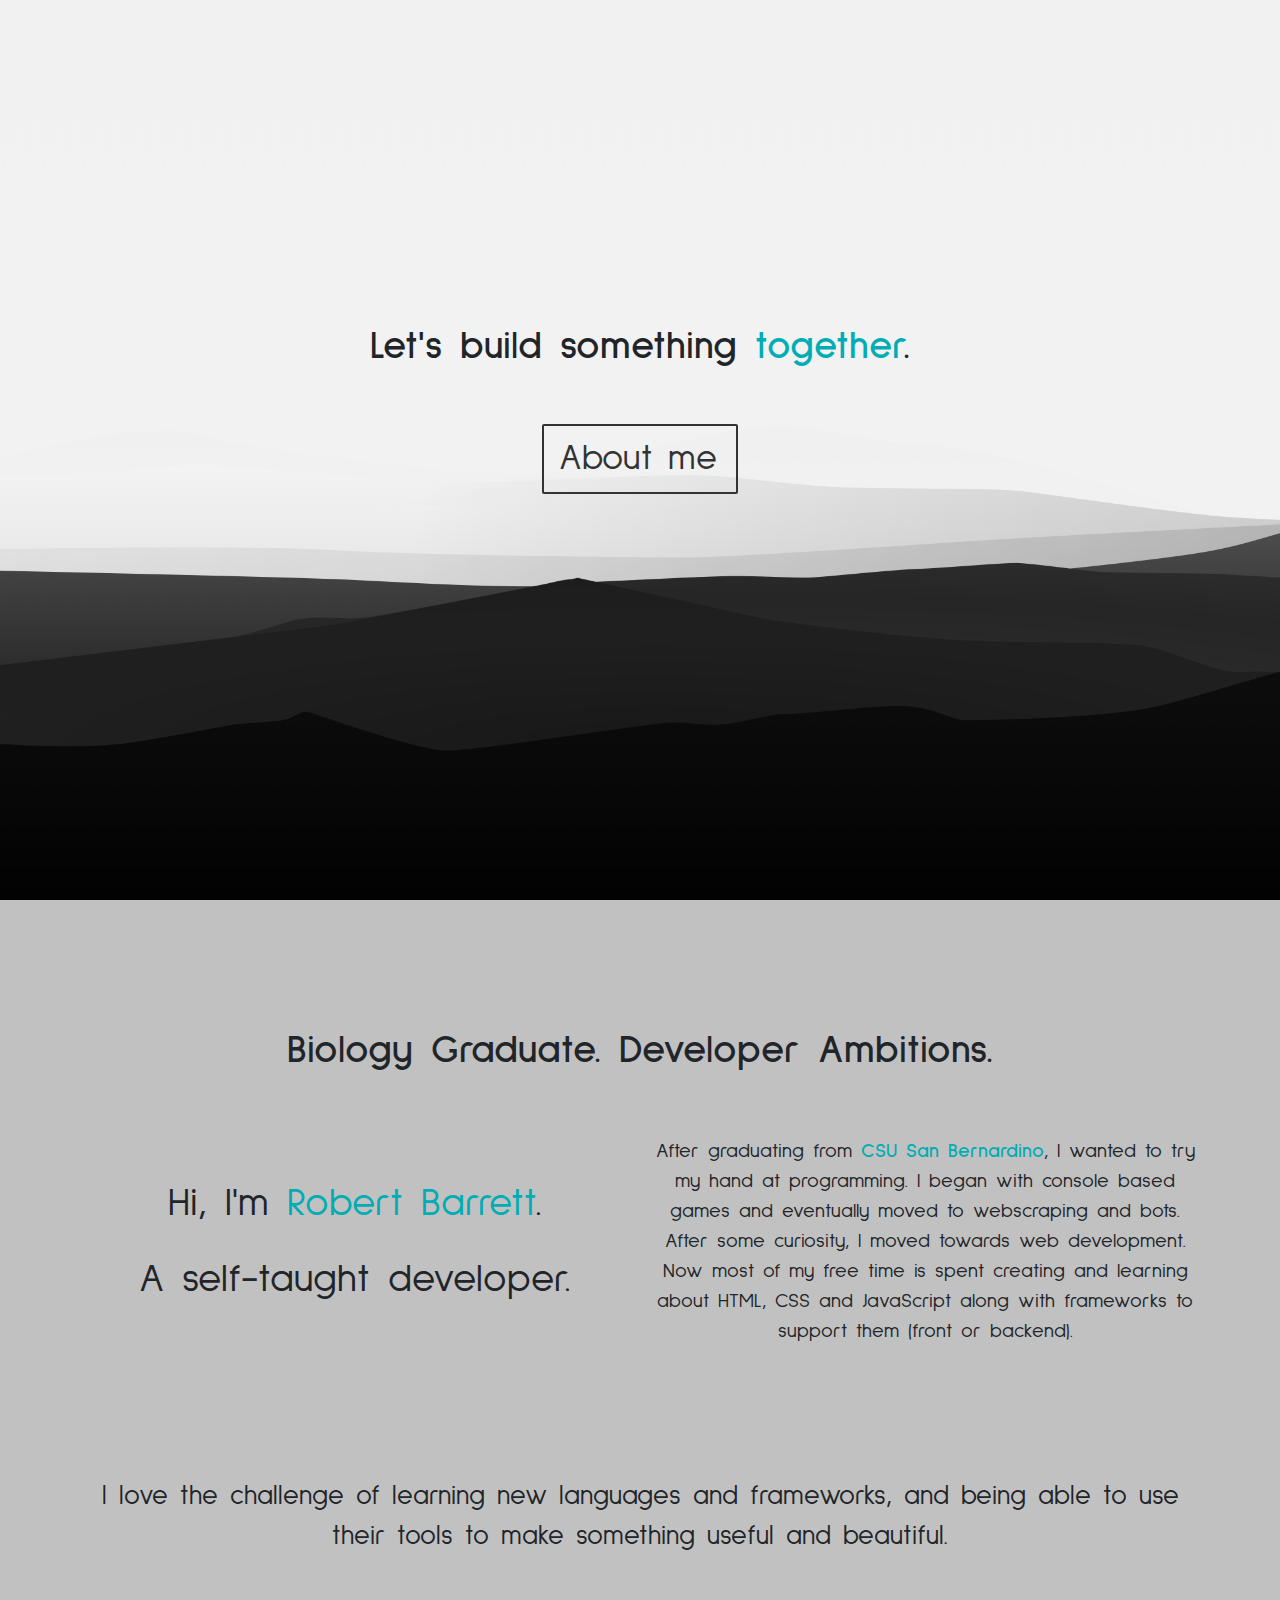
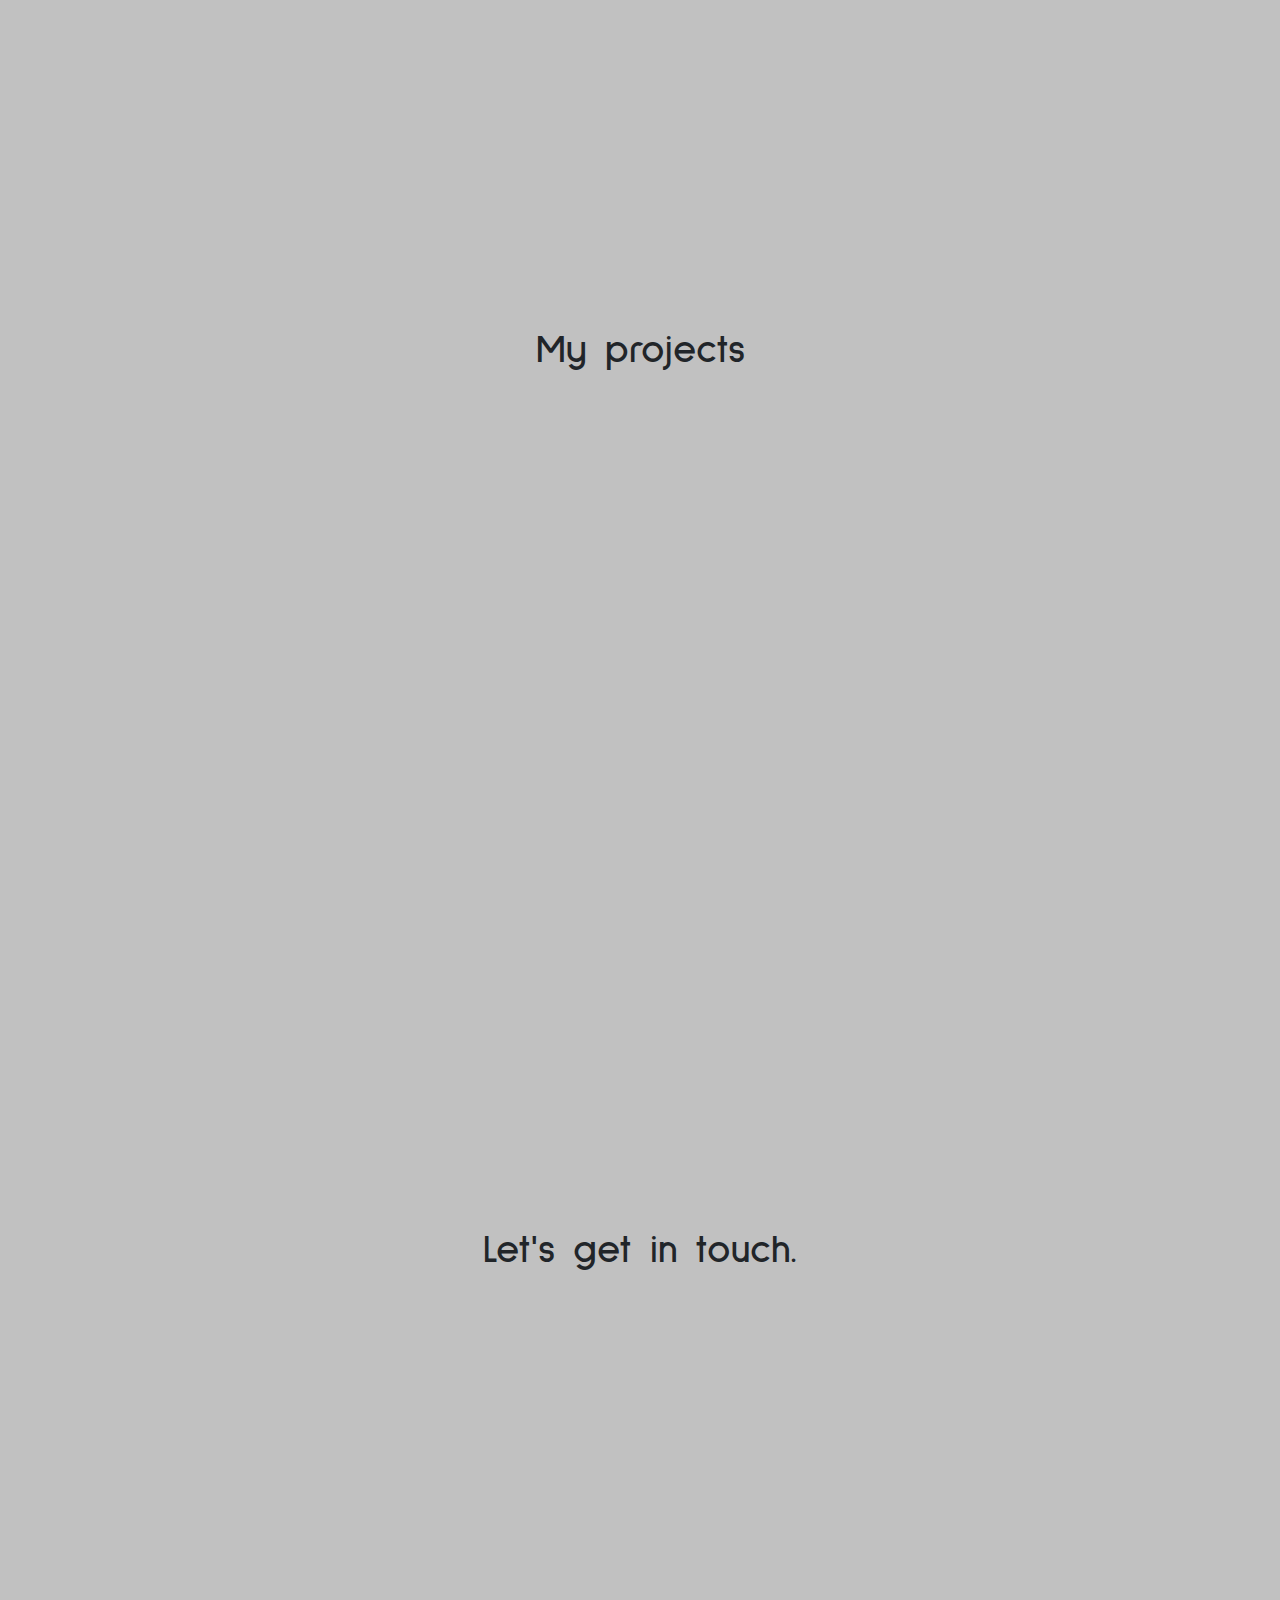
==== index.html @ f3d942d9 "Added three projects to project section." ====
<!DOCTYPE html>

<html lang="en" dir="ltr">
<style media="screen">
    body {
        overflow-x: hidden;
    }
</style>

<head>
    <meta charset="utf-8">
    <meta name="viewport" content="width=device-width, initial-scale=1">
    <title>RJB Dev</title>
    <!-- BROWSER ICON -->
    <link rel="icon" href="./portfolioimages/rico.png">
    <!-- BootStrap Links -->
    <link rel="stylesheet" href="https://stackpath.bootstrapcdn.com/bootstrap/4.4.1/css/bootstrap.min.css" integrity="sha384-Vkoo8x4CGsO3+Hhxv8T/Q5PaXtkKtu6ug5TOeNV6gBiFeWPGFN9MuhOf23Q9Ifjh" crossorigin="anonymous">
    <script src="https://code.jquery.com/jquery-3.4.1.slim.min.js" integrity="sha384-J6qa4849blE2+poT4WnyKhv5vZF5SrPo0iEjwBvKU7imGFAV0wwj1yYfoRSJoZ+n" crossorigin="anonymous"></script>
    <script src="https://cdn.jsdelivr.net/npm/popper.js@1.16.0/dist/umd/popper.min.js" integrity="sha384-Q6E9RHvbIyZFJoft+2mJbHaEWldlvI9IOYy5n3zV9zzTtmI3UksdQRVvoxMfooAo" crossorigin="anonymous"></script>
    <script src="https://stackpath.bootstrapcdn.com/bootstrap/4.4.1/js/bootstrap.min.js" integrity="sha384-wfSDF2E50Y2D1uUdj0O3uMBJnjuUD4Ih7YwaYd1iqfktj0Uod8GCExl3Og8ifwB6" crossorigin="anonymous"></script>

    <!-- Google Font Links -->
    <link href="https://fonts.googleapis.com/css?family=Sulphur+Point&display=swap" rel="stylesheet">

    <!-- Font Awesome Links -->
    <link rel="stylesheet" href="https://use.fontawesome.com/releases/v5.11.2/css/all.css" integrity="sha384-KA6wR/X5RY4zFAHpv/CnoG2UW1uogYfdnP67Uv7eULvTveboZJg0qUpmJZb5VqzN" crossorigin="anonymous">

    <!-- AOS CSS -->
    <link rel="stylesheet" href="https://unpkg.com/aos@next/dist/aos.css" />

    <!-- Custom CSS Links -->
    <link rel="stylesheet" href="./portfoliostyle/base_style.css">
    <link rel="stylesheet" href="./portfoliostyle/formstyle.css.css">
    <link rel="stylesheet" href="./portfoliostyle/about_me_style.css">

    <!-- Link to Jquery Full -->
    <script src="https://code.jquery.com/jquery-3.4.1.js" integrity="sha256-WpOohJOqMqqyKL9FccASB9O0KwACQJpFTUBLTYOVvVU=" crossorigin="anonymous"></script>
</head>

<body data-spy="scroll" data-target="#myScrollspy" data-offset="1">
    <!-- NavBar (Hamburgers on small screen) -->
    <nav class="navbar  navbar-expand-lg fixed-top" id='myScrollspy' data-aos-once="false" data-aos="fade-down" data-aos-delay="150" data-aos-duration="1000" data-aos-anchor="#about">
        <button class="navbar-toggler" type="button" data-toggle="collapse" data-target="#navbarSupportedContent" aria-controls="navbarSupportedContent" aria-expanded="false" aria-label="Toggle navigation">
            <span class="navbar-toggler-icon"><i class="fas fa-bars" >
        </i></span>
        </button>
        <div class="collapse navbar-collapse" id="navbarSupportedContent">
            <ul class="navbar-nav mr-auto mx-auto ">

                <li class="nav-item">
                    <a class="nav-link scroll" href="#home">Home</a>
                </li>
                <li class="nav-item">
                    <a class="nav-link scroll" href="#about">About Me</a>
                </li>
                <li class="nav-item">
                    <a class="nav-link scroll" href="#my_projects">My Projects</a>
                </li>
                <li class="nav-item">
                    <a class="nav-link scroll" href="#contact">Contact Me</a>
                </li>
            </ul>
        </div>
    </nav>

    <!-- Body Content -->
    <div class="row first" id='home'>
        <div class="window-view">
            <p style='height:20vh'></p>
            <h1>Let's build something <span class='key-word'>together</span>.</h1>
            <br>
            <div class='main-link'>
                <a class='scroll' href="#about">About me <i class="fas fa-angle-right"></i></a>
            </div>
            <br>
            <div class="social-top">
                <a href="https://www.linkedin.com/in/rjbarrett05/" target="_blank"><i class="fab fa-linkedin social-button"></i></a>
                <a href="https://github.com/atRobert" target="_blank"><i class="fab fa-github-square social-button"></i></a>
            </div>
        </div>
    </div>

    <div class="row second" id='about' style='max-width:100vw;'>
        <div class="window-view">
            <h1>Biology Graduate. Developer Ambitions.</h1>
            <br>
            <div class='container'>
                <div class="row about-me-row">
                    <div class="col-lg-6 col-xs-8 my-auto about-me-header">
                        <p>Hi, I'm <span class='key-word'>Robert Barrett</span>.</p>
                        <p>A self-taught developer.</p>
                    </div>
                    <div class="col-lg-6 col-xs-8">
                        <p class='about-me-paragraph' id="trigger-right">After graduating from <b><span class='key-word'>
              CSU San Bernardino</span></b>, I wanted to try my hand at programming. I began with console based games and eventually moved to webscraping and bots. After some curiosity, I moved towards web development. Now most of my free time is spent creating and learning about HTML, CSS and JavaScript along with frameworks to support them (front or backend).</p>
                    </div>
                    <br>
                    <div class="col-lg-12 col-xs-12 about-me-icons">
                        <span class="fa-stack fa-2x animation-element" data-aos="flip-left" data-aos-delay="150" data-aos-duration="1000" data-aos-anchor="#trigger-right">
                <i class="fas fa-folder fa-stack-2x"></i>
                <i class="fab fa-python fa-stack-1x fa-inverse" style='color:black'></i>
              </span>
                        <span class="fa-stack fa-2x animation-element" data-aos="flip-left" data-aos-delay="300" data-aos-duration="1000" data-aos-anchor="#trigger-right">
                <i class="fas fa-folder fa-stack-2x"></i>
                <i class="fab fa-html5 fa-stack-1x fa-inverse" style='color:black'></i>
              </span>
                        <span class="fa-stack fa-2x animation-element" data-aos="flip-left" data-aos-delay="450" data-aos-duration="1000" data-aos-anchor="#trigger-right">
                <i class="fas fa-folder fa-stack-2x"></i>
                <i class="fab fa-css3-alt fa-stack-1x fa-inverse" style='color:black'></i>
              </span>
                        <span class="fa-stack fa-2x animation-element" data-aos="flip-left" data-aos-delay="600" data-aos-duration="1000" data-aos-anchor="#trigger-right">
                <i class="fas fa-folder fa-stack-2x"></i>
                <i class="fab fa-js fa-stack-1x fa-inverse" style='color:black'></i>
              </span>
                    </div>
                    <div class="col-lg-12 col-xs-12 about-me-paragraph-2">
                        <br> I love the challenge of learning new languages and frameworks, and being able to use their tools to make something useful and beautiful.
                    </div>
                </div>

            </div>
        </div>
    </div>

    <div class="row third" id='my_projects'>
        <div class="window-view">
            <h1>My projects</h1>
            <br>
            <div class='row projects-row'>
                <div class="col-lg-4 col-xs-12">
                    <div class="contains" data-aos="fade-right" data-aos-delay="200" data-aos-duration="1000">
                        <img class='img-thumbnail image' src="./portfolioimages/dmwebsite.png" alt="">
                        <div class='overlay'>
                            <div class="text container">
                                <a href="https://www.dmdjango.com/" target='_blank'>DmDjango.com</a>
                                <p></p>
                                <p>eCommerce and forum website based off the T.V. show "The office."</p>
                                <p>Source code for this project coming soon!</p>
                                <p>This project involved:</p>
                                <p style='font-size:30px'>
                                    <i class="fab fa-html5"></i>
                                    <i class="fab fa-css3-alt"></i>
                                    <i class="fab fa-js"></i>
                                    <i class="fab fa-python"></i>
                                    <i class="fab fa-bootstrap"></i>
                                    <i class="fab fa-git-alt"></i>
                                </p>
                                <p class='project-involved'>&nbsp;</p>
                            </div>
                        </div>
                    </div>

                </div>
                <div class="col-lg-4 col-xs-12">
                    <div class="contains" data-aos="fade-right" data-aos-delay="300" data-aos-duration="1000">
                        <img class='img-thumbnail image' src="./portfolioimages/siegfried.png" alt="">
                        <div class='overlay'>
                            <div class="text container">
                                <h1>Siegfried</h1>
                                <p></p>
                                <p>Created python scripts and programs that helped with day to day workflow.</p>
                                <p>Because all programs are property of Siegfried, source code is withheld.</p>
                                <p>Some libraries used:</p>
                                <p>Pandas // MatplotLib // xlWings // smtplib</p>
                            </div>
                        </div>
                    </div>
                </div>
                <div class="col-lg-4 col-xs-12 ">
                    <div class="contains" data-aos="fade-right" data-aos-delay="400" data-aos-duration="1000">
                        <img class='img-thumbnail image' src="./portfolioimages/EzMoney.png" alt="">
                        <div class='overlay'>
                            <div class="text container">
                                <a href="https://ez-money.herokuapp.com/" target='_blank'>Ez Money</a>
                                <p></p>
                                <p>Web app used to create savings goals, track progess and make it happen.</p>
                                <a href="https://github.com/atRobert/EzMoney">Github Repository</a>
                                <p style='padding-top:5px;'>This project involved:</p>
                                <p style='font-size:30px'>
                                    <i class="fab fa-html5"></i>
                                    <i class="fab fa-css3-alt"></i>
                                    <i class="fab fa-js"></i>
                                    <i class="fab fa-python"></i>
                                    <i class="fab fa-git-alt"></i>
                                </p>
                                <p class='project-involved'>&nbsp;</p>
                            </div>
                        </div>
                    </div>
                </div>
            </div>
            <div class='row projects-row'>
                <div class="col-lg-4 col-xs-12 ">
                    <div class="contains" data-aos="fade-right" data-aos-delay="500" data-aos-duration="1000">
                        <img class='img-thumbnail image' src="./portfolioimages/calc.png" alt="">
                        <div class='overlay'>
                            <div class="text container">
                                <a href="https://atrobert.github.io/odin_project/calculator/calc.html" target='_blank'>Calculator App</a>
                                <p></p>
                                <p>Calculator app created using JavaScript. Functionality of this calculator is based off the iOS11 Calculator.</p>
                                <a href="https://github.com/atRobert/odin_project/tree/master/calculator">Github Repository</a>
                                <p style='padding-top:5px;'>This project involved:</p>
                                <p style='font-size:30px'>
                                    <i class="fab fa-html5"></i>
                                    <i class="fab fa-css3-alt"></i>
                                    <i class="fab fa-js"></i>
                                </p>
                                <p class='project-involved'>&nbsp;</p>
                            </div>
                        </div>
                    </div>
                </div>

                <div class="col-lg-4 col-xs-12 ">
                    <div class="contains" data-aos="fade-right" data-aos-delay="600" data-aos-duration="1000">
                        <img class='img-thumbnail image' src="./portfolioimages/weather.png" alt="">
                        <div class='overlay'>
                            <div class="text container">
                                <a href="https://atRobert.github.io/odin_project/weather-app/weather.html" target='_blank'>Weather App</a>
                                <p></p>
                                <p>Weather App using OpenWeather API and TimeZoneDB API to find temperature and time of a city.</p>
                                <a href="https://github.com/atRobert/odin_project/tree/master/calculator">Github Repository</a>
                                <p style='padding-top:5px;'>This project involved:</p>
                                <p style='font-size:30px'>
                                    <i class="fab fa-html5"></i>
                                    <i class="fab fa-css3-alt"></i>
                                    <i class="fab fa-js"></i>
                                    <i class="fab fa-bootstrap"></i>
                                </p>
                                <p class='project-involved'>&nbsp;</p>
                            </div>
                        </div>
                    </div>
                </div>

                <div class="col-lg-4 col-xs-12 ">
                    <div class="contains" data-aos="fade-right" data-aos-delay="700" data-aos-duration="1000">
                        <img class='img-thumbnail image' src="./portfolioimages/todolist.png" alt="">
                        <div class='overlay'>
                            <div class="text container">
                                <a href="https://atRobert.github.io/ToDoList/" target='_blank'>To Do List</a>
                                <p></p>
                                <p>To do list made using React. Create projects with descriptions and add tasks to those projects. Projects are saved using Local Storage.</p>
                                <a href="https://github.com/atRobert/odin_project/tree/master/calculator">Github Repository</a>
                                <p style='padding-top:5px;'>This project involved:</p>
                                <p style='font-size:30px'>
                                    <i class="fab fa-react"></i>
                                    <i class="fab fa-html5"></i>
                                    <i class="fab fa-css3-alt"></i>
                                    <i class="fab fa-js"></i>
                                </p>
                                <p class='project-involved'>&nbsp;</p>
                            </div>
                        </div>
                    </div>
                </div>
                
            </div>
        </div>
    </div>
    </div>
    </div>
    </div>

    <div class="row fourth" id='contact'>
        <div class="window-view">
            <h1>Let's get in touch.</h1>
            <br>
            <form id="my-form" action="https://formspree.io/xdozllod" method="POST">
                <div class="jumbotron" data-aos='zoom-in' data-aos-delay="200" data-aos-duration="500">
                    <input type="text" name="_gotcha" style="display:none" />
                    <input type="text" class='form-control form-style' name="name" placeholder="Name" data-aos='zoom-in' data-aos-delay="400" data-aos-duration="500" />
                    <input type="email" class='form-control form-style' name="email" placeholder="Email" data-aos='zoom-in' data-aos-delay="500" data-aos-duration="500" />
                    <textarea name="message" class='form-control form-style' cols="30" rows="10" placeholder="Leave your message here, and I'll get back to you as soon as I can!" data-aos='zoom-in' data-aos-delay="600" data-aos-duration="500"></textarea>
                    <button id="my-form-button" class='btn btn-mine' data-aos='zoom-in' data-aos-delay="400" data-aos-duration="500">Send</button>
                    <p id="my-form-status"></p>
            </form>
            </div>
        </div>
    </div>

    <div class="footer">
        <div class="social">
            <a href="https://www.linkedin.com/in/rjbarrett05/" target="_blank"><i class="fab fa-linkedin social-button"></i></a>
            <a href="https://github.com/atRobert" target="_blank"><i class="fab fa-github-square social-button"></i></a>
        </div>
    </div>

    </div>

    <script type="text/javascript" src="./portfolioscript/home1js.js"></script>
    <script type="text/javascript" src="./portfolioscript/formspree.js"></script>
    <script src="https://unpkg.com/aos@next/dist/aos.js"></script>
    <script>
        AOS.init({
            delay: 200,
            duration: 1000,
            once: true
        });
    </script>
</body>

</html>
---- portfoliostyle/base_style.css ----
:root{
    --main-color: grey;
    --first-accent: #333333;
    --second-accent: black;
    --third-accent: #00adb5;
  }
  
  
  /* BASE STYLING */
  html{
    overflow:scroll;
    overflow-x: hidden;
  }
  
  body {
    font-family: 'Sulphur Point', sans-serif;
    background-color: #c1c1c1;
  }
  
  
  
  h1 {
    font-weight: bold;
  }
  
  .navbar{
    background-color: var(--second-accent);
    min-height: 10vh;
    font-size: 24px;
  
  }
  
  .navbar a{
    color: var(--main-color);
  }
  
  .nav-item{
    padding: 6px;
  }
  
  .nav-link:hover{
    color: var(--third-accent);
  }
  
  .window-view{
    margin:auto;
    margin-top: 14vh;
    font-size: 36px;
    text-align: center;
  }
  
  .active{
    border: 2px solid var(--third-accent);
    border-radius:5px;
  }
  
  @media (max-width:1000px) {
    .active{
      width: 150px;
      text-align:center;
    }
  
    .nav-item{
      margin:auto;
    }
  }
  
  .contains {
    position: relative;
    width: 100%;
  }
  
  i{
    color:var(--third-accent);
  }
  
  .key-word{
    color: var(--third-accent);
  }
  
  
  /* HOME STYLING */
  
  .first{
    margin-top: 0;
    background-color:white;
    background:url('../portfolioimages/mountains.png');
    background-size:cover;
    height: 100vh;
    margin-right: 0px;
    margin-left: 0px
  }
  
  .main-link a{
    background-color: transparent;
    padding: 15px;
    border: 2px solid var(--first-accent);
    color: var(--first-accent);
    border-radius: 2px;
    text-decoration: none;
  
  }
  
  .main-link i{
    color: var(--first-accent);
    border-radius: 2px;
    padding: 2px;
    -webkit-transition: -webkit-transform .4s ease-in-out;
    transition:         transform .4s ease-in-out;
  }
  
  .main-link .scroll:hover i{
    color: #00adb5;
    -webkit-transform: rotate(90deg);
    transform: rotate(90deg);
    -webkit-transform: rotate(90deg);
    transform: rotate(90deg);
  }
  
  .main-link a:hover {
    color: var(--third-accent);
    background-color: var(--second-accent);
  }
  
  
  /* ABOUT ME STYLING  */
  
  .second{
    min-height: 100vh;
    margin-right: 0px;
    margin-left: 0px
  }
  
  .my-auto{
    padding: 0px;
  }
  
  
  /* .about-me-row{
    height: 60vh;
  } */
  
  /* PROJECTS SYLING */
  
  .third{
    min-height: 100vh;
    margin-right: 0px;
    margin-left: 0px
  }
  
  .projects-row h1{
    font-size: 50px;
    margin:auto;
    margin-top: 70px;
  
  }
  
  .contains {
    transform: scale(.9);
    display: block;
    width: 300px;
    height: 300px;
    margin:auto;
    margin-bottom: 5px;
  }
  
  .overlay {
    position: absolute;
    bottom: 100%;
    left: 0;
    right: 0;
    background-color: var(--first-accent);
    overflow: hidden;
    width: 100%;
    height:0;
    transition: .5s ease;
    border-radius: 5px;
  }
  
  .contains:hover .overlay {
    bottom: 0;
    height: 100%;
  }
  
  .text {
    color: white;
    font-size: 14px;
    position: absolute;
    width: 100%;
    top: 50%;
    left: 50%;
    -webkit-transform: translate(-50%, -50%);
    -ms-transform: translate(-50%, -50%);
    transform: translate(-50%, -50%);
    text-align: center;
  }
  
  .text a{
    font-size: 20px;
    color: var(--third-accent);
    text-decoration: none;
    padding: 2px;
    border: 1px solid var(--third-accent);
    border-radius: 5px;
  }

  .text a:hover{
    background:black;
  }

  .img-thumbnail{
    background-color: var(--first-accent);
    border: 1px solid var(--first-accent);
  }
  
  .thumbnail{
    height: 100%;
  }
  
  .text p{
    margin-top: 2px;
    margin-bottom:10px;
  }
  
  .text h1{
    margin-top: 5%;
  }
  
  
  
  
  /* CONTACT ME STYLING */
  
  .fourth{
    height: 85vh;
  
  }
  
  .socials{
    height:15vh;
    text-align: center;
    background-color: #b5b5b5;
  }
  
  .top-link{
    background-color: var(--main-color);
    border: 2px solid var(--first-accent);
    border-radius: 5px;
    text-decoration: none;
    padding-right: 10px;
    padding-left:10px;
    margin: auto;
    border-radius: 5px;
  }
  
  .top-link i{
    color: var(--first-accent);
  }
  
  .top-link:hover{
    background-color: var(--second-accent);
    border-color: var(--main-color);
  }
  
  .top-link:hover i{
    color: var(--third-accent);
  }
  
  .jumbotron{
    background-color:#b5b5b5;
    padding: 5px;
    border-radius: 2px;
  }
  
  .social{
    font-size: 40px;
    margin:auto;
    background-color:#b5b5b5;
  
  }
  
  .footer{
    width:100vw;
    height: 10vh;
    background-color:#b5b5b5;
    text-align: center;
  }
  .social-button{
    margin-right: 20px;
    margin-left: 20px;
    color: var(--main-color);
    margin-top:20px;
  }
  
  .social-button:hover{
    color: var(--third-accent);
  }
  
  .social-top{
    display: none;
  }
  
  
  /* NIGHTMODE BUTTON STYLING (FOR FUN) */
  button{
    background-color: transparent;
    border: 2px solid var(--main-color);
    border-radius: 5px;
  }
  
  button:focus {outline:0}
  
  .night-mode{
    position:fixed;
    bottom:2%;
    left: 1%;
    font-size: 24px;
  }
  
  .night-mode i{
    color:var(--main-color);
  }
  


  input{
    display: block;
    width:100%;
    height: calc(1.5em + .75rem + 2px);
    padding: .375rem .75rem;
    font-size: 1rem;
    font-weight: 400;
    line-height: 1.5;
    color: #495057;
    background-color: #fff;
    background-clip: padding-box;
    border: 1px solid black;
    transition: border-color .15s ease-in-out,box-shadow .15s ease-in-out;

  }

  textarea {
    font-size: 24px;
    border: 1px solid black;

  }

.row-form{
  height:auto;
  padding: 10px;
}

.btn{
  background-color: var(--main-color);
  border: 2px solid var(--first-accent);
  margin:auto;
  border:2px solid ;
}

.btn-mine{
  width: 25%;
  background-color: var(--main-color);
  border: 2px solid var(--first-accent);
  margin:auto;
  border-radius:0px;
}

.btn:hover{
  background: var(--second-accent);
  border:2px solid var(--third-accent);
  color: var(--third-accent);
}

#page-top{
  position: absolute;
  top: 0px;
}

.form-style{
  border-radius:0px;
  border: 1px solid black;
  margin-bottom: 5px;
}

@media (max-width:1000px) {
  .row-form{
    width: 90vw;
  }

  textarea{
    height: 100%;
    width: 100%;
   -webkit-box-sizing: border-box; /* Safari/Chrome, other WebKit */
    -moz-box-sizing: border-box;    /* Firefox, other Gecko */
    box-sizing: border-box;         /* Opera/IE 8+ */
  }

  .btn-mine{
    position:relative;
    bottom: 18px;
    border-color: var(--third-accent);
    width:25vw;
    border-radius:0px;
    margin-top:30px;
  }

  .jumbotron{
    background-color: transparent;
    height:68vh;
  }

  .footer{
    display:none;
  }

  .top-link{
    display: none;
  }

  .fourth{
    height:100vh;
  }

  .social-top{
    display:inline-block;

    font-size: 40px;
  }





}
---- portfoliostyle/about_me_style.css ----
.about-me-header{
    font-size:40px;
  }
  .about-me-paragraph{
    font-size:20px;
  }
  
  .about-me-paragraph-2{
    font-size:27px;
  }
  .about-me-icons{
    font-size:36px;
    margin-top:50px;
    display: flex;
    justify-content: space-around;
    padding: 10px;
  }
  
  .fa-stack{
    border: black 2px solid;
    border-radius: 4px;
  }
  
  .fab{
    top: 10px;
  }
  
  @media (max-width:1000px) {
    .about-me-header{
      font-size:20px;
    }
    .about-me-paragraph{
      font-size:15px;
    }
    .about-me-icons{
      font-size:15px;
      margin-top:50px;
      display: flex;
      justify-content: space-around;
      padding: 10px;
    }
  
    .about-me-paragraph-2{
      font-size:15px;
    }
  
    .fab{
      top:5px;
    }
  
  }
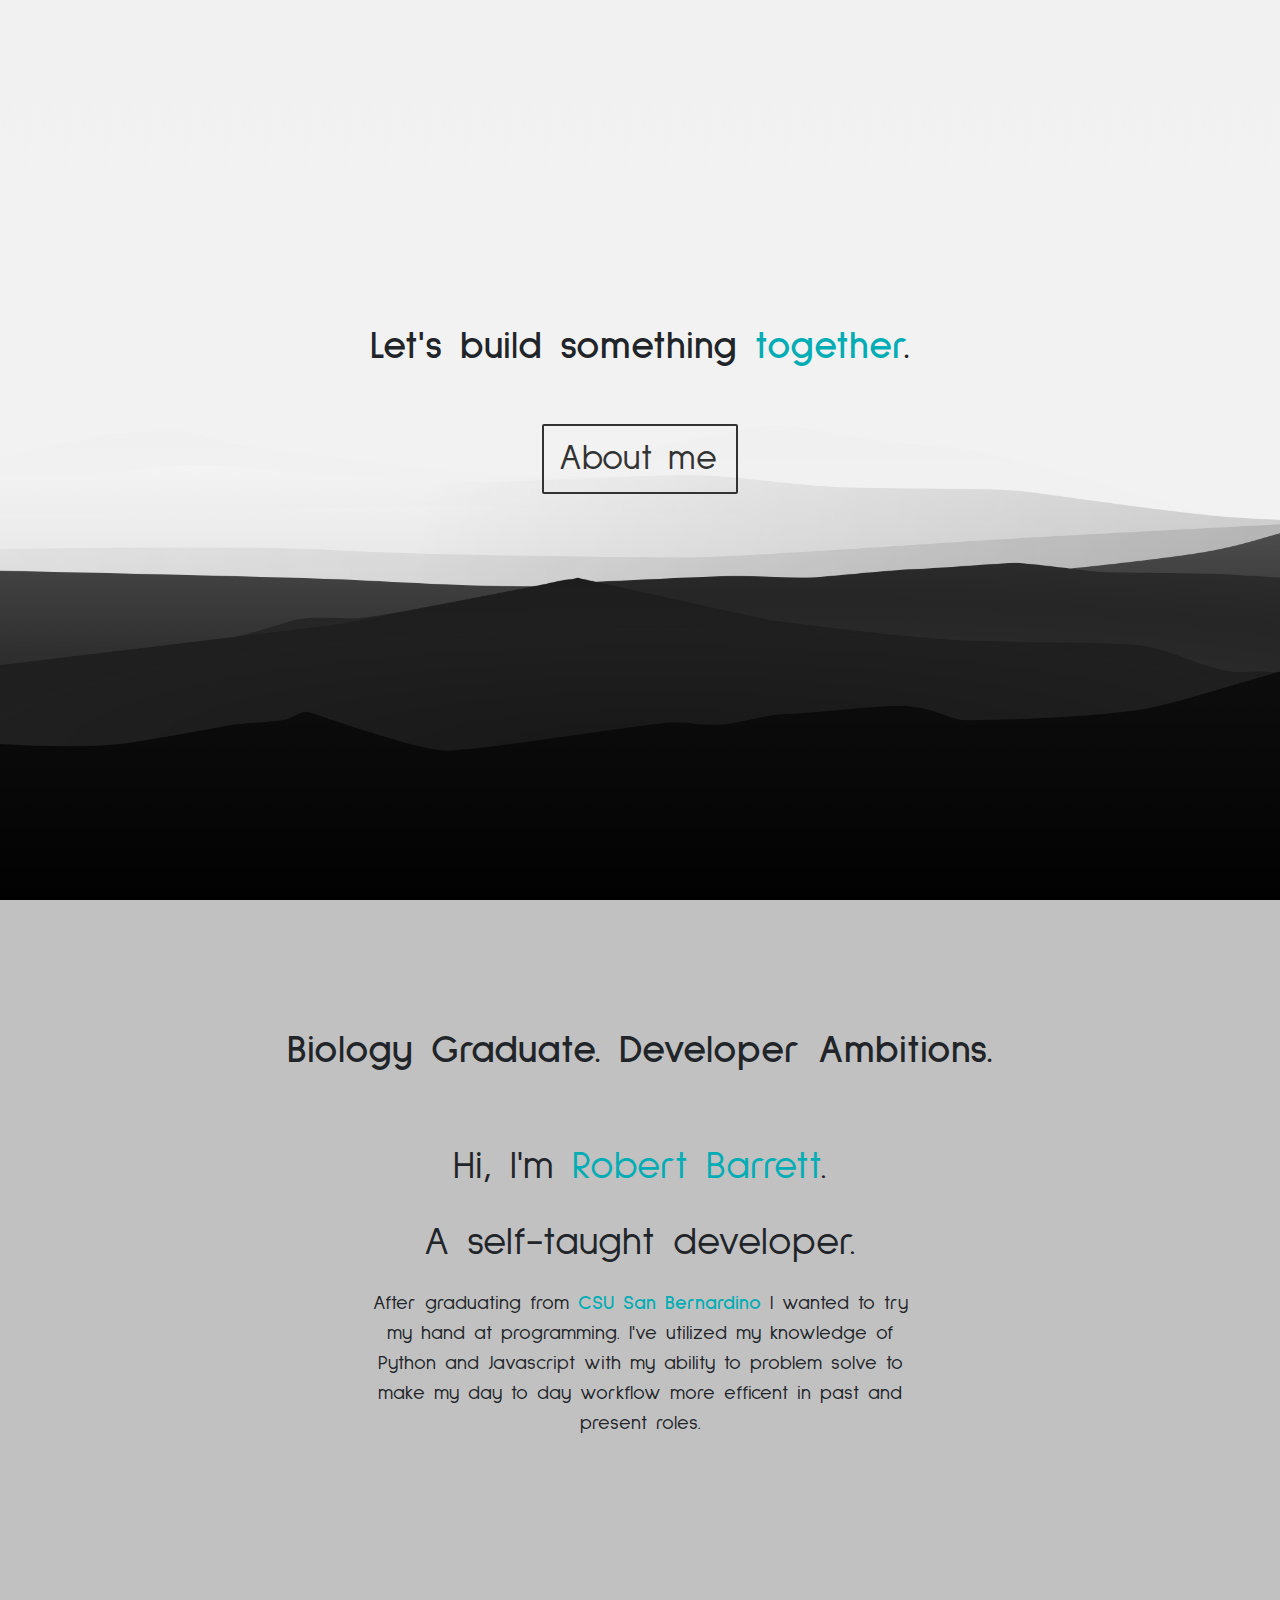
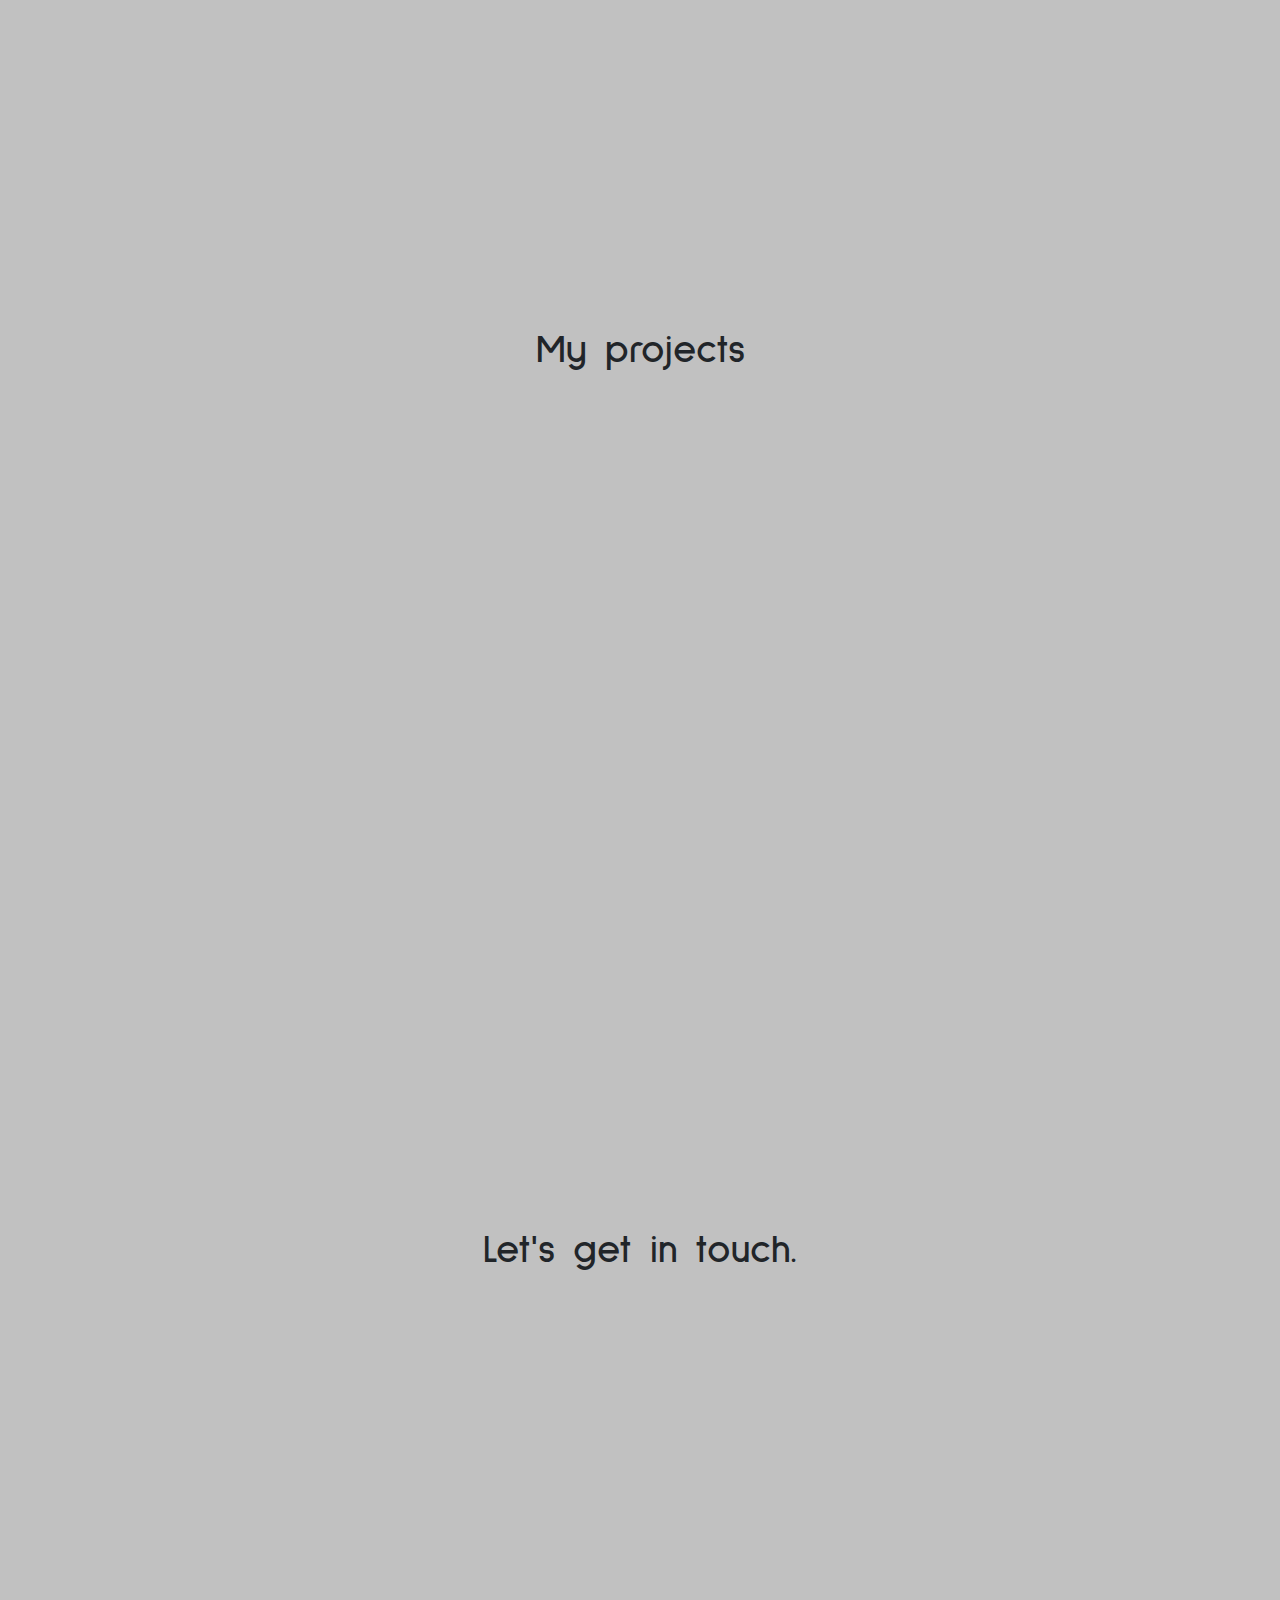
==== commit 5bac6bf9: "Add files via upload" ====
--- a/index.html
+++ b/index.html
@@ -92,7 +92,8 @@
                     </div>
                     <div class="col-lg-6 col-xs-8">
                         <p class='about-me-paragraph' id="trigger-right">After graduating from <b><span class='key-word'>
-              CSU San Bernardino</span></b>, I wanted to try my hand at programming. I began with console based games and eventually moved to webscraping and bots. After some curiosity, I moved towards web development. Now most of my free time is spent creating and learning about HTML, CSS and JavaScript along with frameworks to support them (front or backend).</p>
+              CSU San Bernardino</span></b> I wanted to try my hand at programming. I've utilized my knowledge of Python and Javascript with my ability to problem solve to
+              make my day to day workflow more efficent in past and present roles.</p>
                     </div>
                     <br>
                     <div class="col-lg-12 col-xs-12 about-me-icons">
@@ -113,9 +114,7 @@
                 <i class="fab fa-js fa-stack-1x fa-inverse" style='color:black'></i>
               </span>
                     </div>
-                    <div class="col-lg-12 col-xs-12 about-me-paragraph-2">
-                        <br> I love the challenge of learning new languages and frameworks, and being able to use their tools to make something useful and beautiful.
-                    </div>
+
                 </div>
 
             </div>
@@ -129,20 +128,19 @@
             <div class='row projects-row'>
                 <div class="col-lg-4 col-xs-12">
                     <div class="contains" data-aos="fade-right" data-aos-delay="200" data-aos-duration="1000">
-                        <img class='img-thumbnail image' src="./portfolioimages/dmwebsite.png" alt="">
-                        <div class='overlay'>
-                            <div class="text container">
-                                <a href="https://www.dmdjango.com/" target='_blank'>DmDjango.com</a>
-                                <p></p>
-                                <p>eCommerce and forum website based off the T.V. show "The office."</p>
-                                <p>Source code for this project coming soon!</p>
+                        <img class='img-thumbnail image' src="./portfolioimages/TNW.png" alt="">
+                        <div class='overlay'>
+                            <div class="text container">
+                                <a href="https://atrobert.github.io/odin_project/mirror-pages/mint-signup/index.html" target='_blank'>The Next Web Mirror</a>
+                                <p></p>
+                                <p>Webpage that mirrors TNW's home page. Made to practice responsive web design.</p>
+                                <a href="https://github.com/atRobert/odin_project">Similar Project Repos</a>
                                 <p>This project involved:</p>
                                 <p style='font-size:30px'>
                                     <i class="fab fa-html5"></i>
                                     <i class="fab fa-css3-alt"></i>
                                     <i class="fab fa-js"></i>
                                     <i class="fab fa-python"></i>
-                                    <i class="fab fa-bootstrap"></i>
                                     <i class="fab fa-git-alt"></i>
                                 </p>
                                 <p class='project-involved'>&nbsp;</p>
@@ -153,15 +151,20 @@
                 </div>
                 <div class="col-lg-4 col-xs-12">
                     <div class="contains" data-aos="fade-right" data-aos-delay="300" data-aos-duration="1000">
-                        <img class='img-thumbnail image' src="./portfolioimages/siegfried.png" alt="">
-                        <div class='overlay'>
-                            <div class="text container">
-                                <h1>Siegfried</h1>
-                                <p></p>
-                                <p>Created python scripts and programs that helped with day to day workflow.</p>
-                                <p>Because all programs are property of Siegfried, source code is withheld.</p>
-                                <p>Some libraries used:</p>
-                                <p>Pandas // MatplotLib // xlWings // smtplib</p>
+                        <img class='img-thumbnail image' src="./portfolioimages/ship.png" alt="">
+                        <div class='overlay'>
+                            <div class="text container">
+                                <a href="https://atrobert.github.io/odin_project/battleship/dist/index.html" target='_blank'>BATTLESHIP</a>
+                                <p></p>
+                                <p>Play Battleship against a computer!</p>
+                                <a href="https://github.com/atRobert/odin_project/tree/master/battleship">Github Repository</a>
+                                <p>This project involved:</p>
+                                <p style='font-size:30px'>
+                                    <i class="fab fa-html5"></i>
+                                    <i class="fab fa-css3-alt"></i>
+                                    <i class="fab fa-js"></i>
+                                </p>
+                                <p class='project-involved'>&nbsp;</p>
                             </div>
                         </div>
                     </div>
@@ -192,18 +195,16 @@
             <div class='row projects-row'>
                 <div class="col-lg-4 col-xs-12 ">
                     <div class="contains" data-aos="fade-right" data-aos-delay="500" data-aos-duration="1000">
-                        <img class='img-thumbnail image' src="./portfolioimages/calc.png" alt="">
-                        <div class='overlay'>
-                            <div class="text container">
-                                <a href="https://atrobert.github.io/odin_project/calculator/calc.html" target='_blank'>Calculator App</a>
-                                <p></p>
-                                <p>Calculator app created using JavaScript. Functionality of this calculator is based off the iOS11 Calculator.</p>
-                                <a href="https://github.com/atRobert/odin_project/tree/master/calculator">Github Repository</a>
+                        <img class='img-thumbnail image' src="./portfolioimages/siegfried.png" alt="">
+                        <div class='overlay'>
+                            <div class="text container">
+                                <a href="https://atrobert.github.io/odin_project/calculator/calc.html" target='_blank'>Excel Validator</a>
+                                <p></p>
+                                <p>Python program that allows colleagues to read and validate excel files used by the Chemistry and Biochem teams
+                                that perform calculations. Program also documents the results of the validation to be presented during audits.</p>
                                 <p style='padding-top:5px;'>This project involved:</p>
                                 <p style='font-size:30px'>
-                                    <i class="fab fa-html5"></i>
-                                    <i class="fab fa-css3-alt"></i>
-                                    <i class="fab fa-js"></i>
+                                    <i class="fab fa-python"></i>
                                 </p>
                                 <p class='project-involved'>&nbsp;</p>
                             </div>
@@ -213,17 +214,19 @@
 
                 <div class="col-lg-4 col-xs-12 ">
                     <div class="contains" data-aos="fade-right" data-aos-delay="600" data-aos-duration="1000">
-                        <img class='img-thumbnail image' src="./portfolioimages/weather.png" alt="">
-                        <div class='overlay'>
-                            <div class="text container">
-                                <a href="https://atRobert.github.io/odin_project/weather-app/weather.html" target='_blank'>Weather App</a>
-                                <p></p>
-                                <p>Weather App using OpenWeather API and TimeZoneDB API to find temperature and time of a city.</p>
-                                <a href="https://github.com/atRobert/odin_project/tree/master/calculator">Github Repository</a>
+                        <img class='img-thumbnail image' src="./portfolioimages/pricespider.png" alt="">
+                        <div class='overlay'>
+                            <div class="text container">
+                                <a href="https://atRobert.github.io/odin_project/weather-app/weather.html" target='_blank'>Ops Hub Extension</a>
+                                <p></p>
+                                <p>Chrome Extension enabling users to quickly writes or suggests xPath / CSS selectors, test regex,
+                                and test parse configurations real time on the current webpage. Allows colleagues to move around internal tools quickly, perform
+                                functions on a larger scale and save time!</p>
                                 <p style='padding-top:5px;'>This project involved:</p>
                                 <p style='font-size:30px'>
                                     <i class="fab fa-html5"></i>
                                     <i class="fab fa-css3-alt"></i>
+                                    <i class="fab fa-chrome"></i>
                                     <i class="fab fa-js"></i>
                                     <i class="fab fa-bootstrap"></i>
                                 </p>
@@ -254,7 +257,7 @@
                         </div>
                     </div>
                 </div>
-                
+
             </div>
         </div>
     </div>
--- a/portfoliostyle/base_style.css
+++ b/portfoliostyle/base_style.css
@@ -4,83 +4,83 @@
     --second-accent: black;
     --third-accent: #00adb5;
   }
-  
-  
+
+
   /* BASE STYLING */
   html{
     overflow:scroll;
     overflow-x: hidden;
   }
-  
+
   body {
     font-family: 'Sulphur Point', sans-serif;
     background-color: #c1c1c1;
   }
-  
-  
-  
+
+
+
   h1 {
     font-weight: bold;
   }
-  
+
   .navbar{
     background-color: var(--second-accent);
     min-height: 10vh;
     font-size: 24px;
-  
-  }
-  
+
+  }
+
   .navbar a{
     color: var(--main-color);
   }
-  
+
   .nav-item{
     padding: 6px;
   }
-  
+
   .nav-link:hover{
     color: var(--third-accent);
   }
-  
+
   .window-view{
     margin:auto;
     margin-top: 14vh;
     font-size: 36px;
     text-align: center;
   }
-  
+
   .active{
     border: 2px solid var(--third-accent);
     border-radius:5px;
   }
-  
+
   @media (max-width:1000px) {
     .active{
       width: 150px;
       text-align:center;
     }
-  
+
     .nav-item{
       margin:auto;
     }
   }
-  
+
   .contains {
     position: relative;
     width: 100%;
   }
-  
+
   i{
     color:var(--third-accent);
   }
-  
+
   .key-word{
     color: var(--third-accent);
   }
-  
-  
+
+
   /* HOME STYLING */
-  
+
   .first{
     margin-top: 0;
     background-color:white;
@@ -90,7 +90,7 @@
     margin-right: 0px;
     margin-left: 0px
   }
-  
+
   .main-link a{
     background-color: transparent;
     padding: 15px;
@@ -98,9 +98,9 @@
     color: var(--first-accent);
     border-radius: 2px;
     text-decoration: none;
-  
-  }
-  
+
+  }
+
   .main-link i{
     color: var(--first-accent);
     border-radius: 2px;
@@ -108,7 +108,7 @@
     -webkit-transition: -webkit-transform .4s ease-in-out;
     transition:         transform .4s ease-in-out;
   }
-  
+
   .main-link .scroll:hover i{
     color: #00adb5;
     -webkit-transform: rotate(90deg);
@@ -116,45 +116,45 @@
     -webkit-transform: rotate(90deg);
     transform: rotate(90deg);
   }
-  
+
   .main-link a:hover {
     color: var(--third-accent);
     background-color: var(--second-accent);
   }
-  
-  
+
+
   /* ABOUT ME STYLING  */
-  
+
   .second{
     min-height: 100vh;
     margin-right: 0px;
     margin-left: 0px
   }
-  
+
   .my-auto{
     padding: 0px;
   }
-  
-  
+
+
   /* .about-me-row{
     height: 60vh;
   } */
-  
+
   /* PROJECTS SYLING */
-  
+
   .third{
     min-height: 100vh;
     margin-right: 0px;
     margin-left: 0px
   }
-  
+
   .projects-row h1{
     font-size: 50px;
     margin:auto;
     margin-top: 70px;
-  
-  }
-  
+
+  }
+
   .contains {
     transform: scale(.9);
     display: block;
@@ -163,7 +163,7 @@
     margin:auto;
     margin-bottom: 5px;
   }
-  
+
   .overlay {
     position: absolute;
     bottom: 100%;
@@ -176,16 +176,17 @@
     transition: .5s ease;
     border-radius: 5px;
   }
-  
+
   .contains:hover .overlay {
     bottom: 0;
     height: 100%;
   }
-  
+
   .text {
     color: white;
     font-size: 14px;
     position: absolute;
+    height: 265px;
     width: 100%;
     top: 50%;
     left: 50%;
@@ -194,7 +195,7 @@
     transform: translate(-50%, -50%);
     text-align: center;
   }
-  
+
   .text a{
     font-size: 20px;
     color: var(--third-accent);
@@ -212,36 +213,36 @@
     background-color: var(--first-accent);
     border: 1px solid var(--first-accent);
   }
-  
+
   .thumbnail{
     height: 100%;
   }
-  
+
   .text p{
     margin-top: 2px;
     margin-bottom:10px;
   }
-  
+
   .text h1{
     margin-top: 5%;
   }
-  
-  
-  
-  
+
+
+
+
   /* CONTACT ME STYLING */
-  
+
   .fourth{
     height: 85vh;
-  
-  }
-  
+
+  }
+
   .socials{
     height:15vh;
     text-align: center;
     background-color: #b5b5b5;
   }
-  
+
   .top-link{
     background-color: var(--main-color);
     border: 2px solid var(--first-accent);
@@ -252,33 +253,33 @@
     margin: auto;
     border-radius: 5px;
   }
-  
+
   .top-link i{
     color: var(--first-accent);
   }
-  
+
   .top-link:hover{
     background-color: var(--second-accent);
     border-color: var(--main-color);
   }
-  
+
   .top-link:hover i{
     color: var(--third-accent);
   }
-  
+
   .jumbotron{
     background-color:#b5b5b5;
     padding: 5px;
     border-radius: 2px;
   }
-  
+
   .social{
     font-size: 40px;
     margin:auto;
     background-color:#b5b5b5;
-  
-  }
-  
+
+  }
+
   .footer{
     width:100vw;
     height: 10vh;
@@ -291,36 +292,36 @@
     color: var(--main-color);
     margin-top:20px;
   }
-  
+
   .social-button:hover{
     color: var(--third-accent);
   }
-  
+
   .social-top{
     display: none;
   }
-  
-  
+
+
   /* NIGHTMODE BUTTON STYLING (FOR FUN) */
   button{
     background-color: transparent;
     border: 2px solid var(--main-color);
     border-radius: 5px;
   }
-  
+
   button:focus {outline:0}
-  
+
   .night-mode{
     position:fixed;
     bottom:2%;
     left: 1%;
     font-size: 24px;
   }
-  
+
   .night-mode i{
     color:var(--main-color);
   }
-  
+
 
 
   input{
@@ -348,6 +349,7 @@
 .row-form{
   height:auto;
   padding: 10px;
+  flex-direction: column
 }
 
 .btn{
@@ -431,4 +433,4 @@
 
 
 
-}+}
--- a/portfoliostyle/about_me_style.css
+++ b/portfoliostyle/about_me_style.css
@@ -4,7 +4,7 @@
   .about-me-paragraph{
     font-size:20px;
   }
-  
+
   .about-me-paragraph-2{
     font-size:27px;
   }
@@ -15,16 +15,23 @@
     justify-content: space-around;
     padding: 10px;
   }
-  
+
   .fa-stack{
     border: black 2px solid;
     border-radius: 4px;
   }
-  
+
   .fab{
     top: 10px;
   }
-  
+
+  .about-me-row{
+    flex-direction: column
+  }
+  .about-me-row > * {
+    margin: auto;
+  }
+
   @media (max-width:1000px) {
     .about-me-header{
       font-size:20px;
@@ -39,13 +46,13 @@
       justify-content: space-around;
       padding: 10px;
     }
-  
+
     .about-me-paragraph-2{
       font-size:15px;
     }
-  
+
     .fab{
       top:5px;
     }
-  
-  }+
+  }
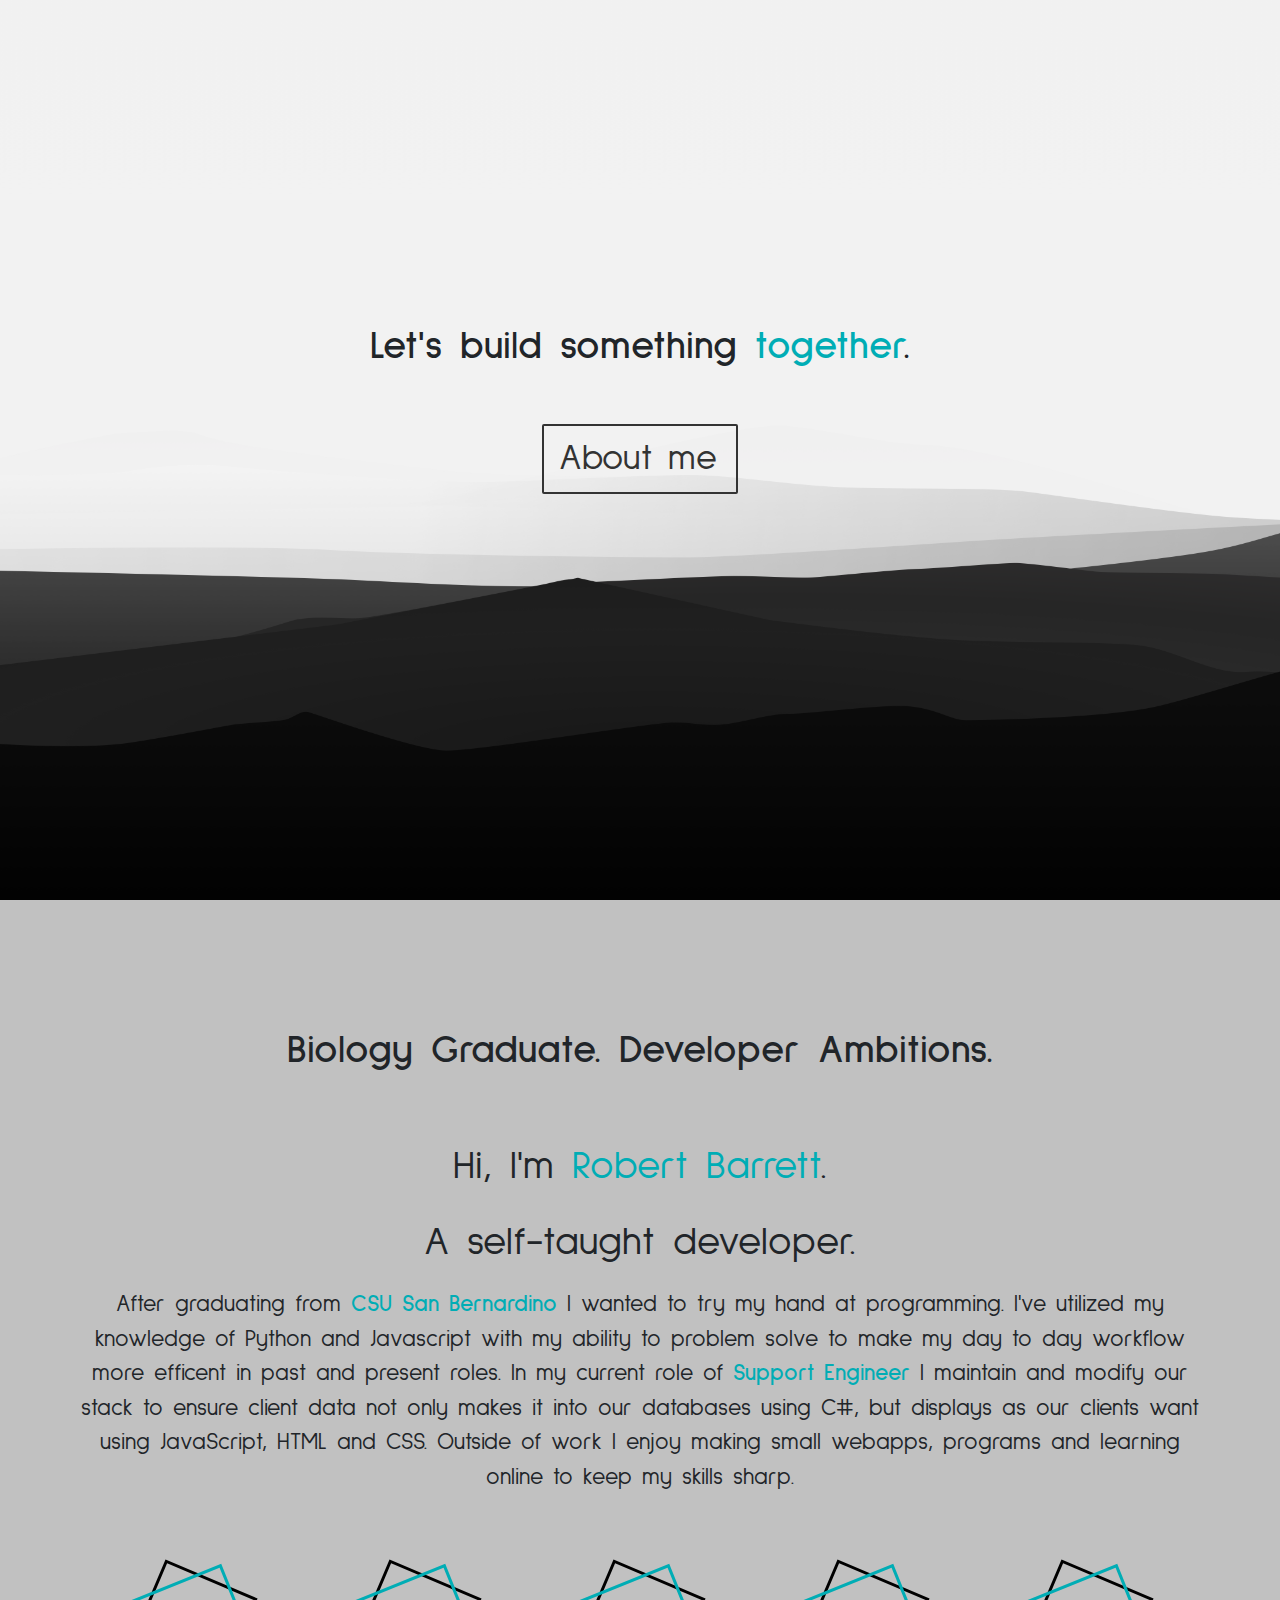
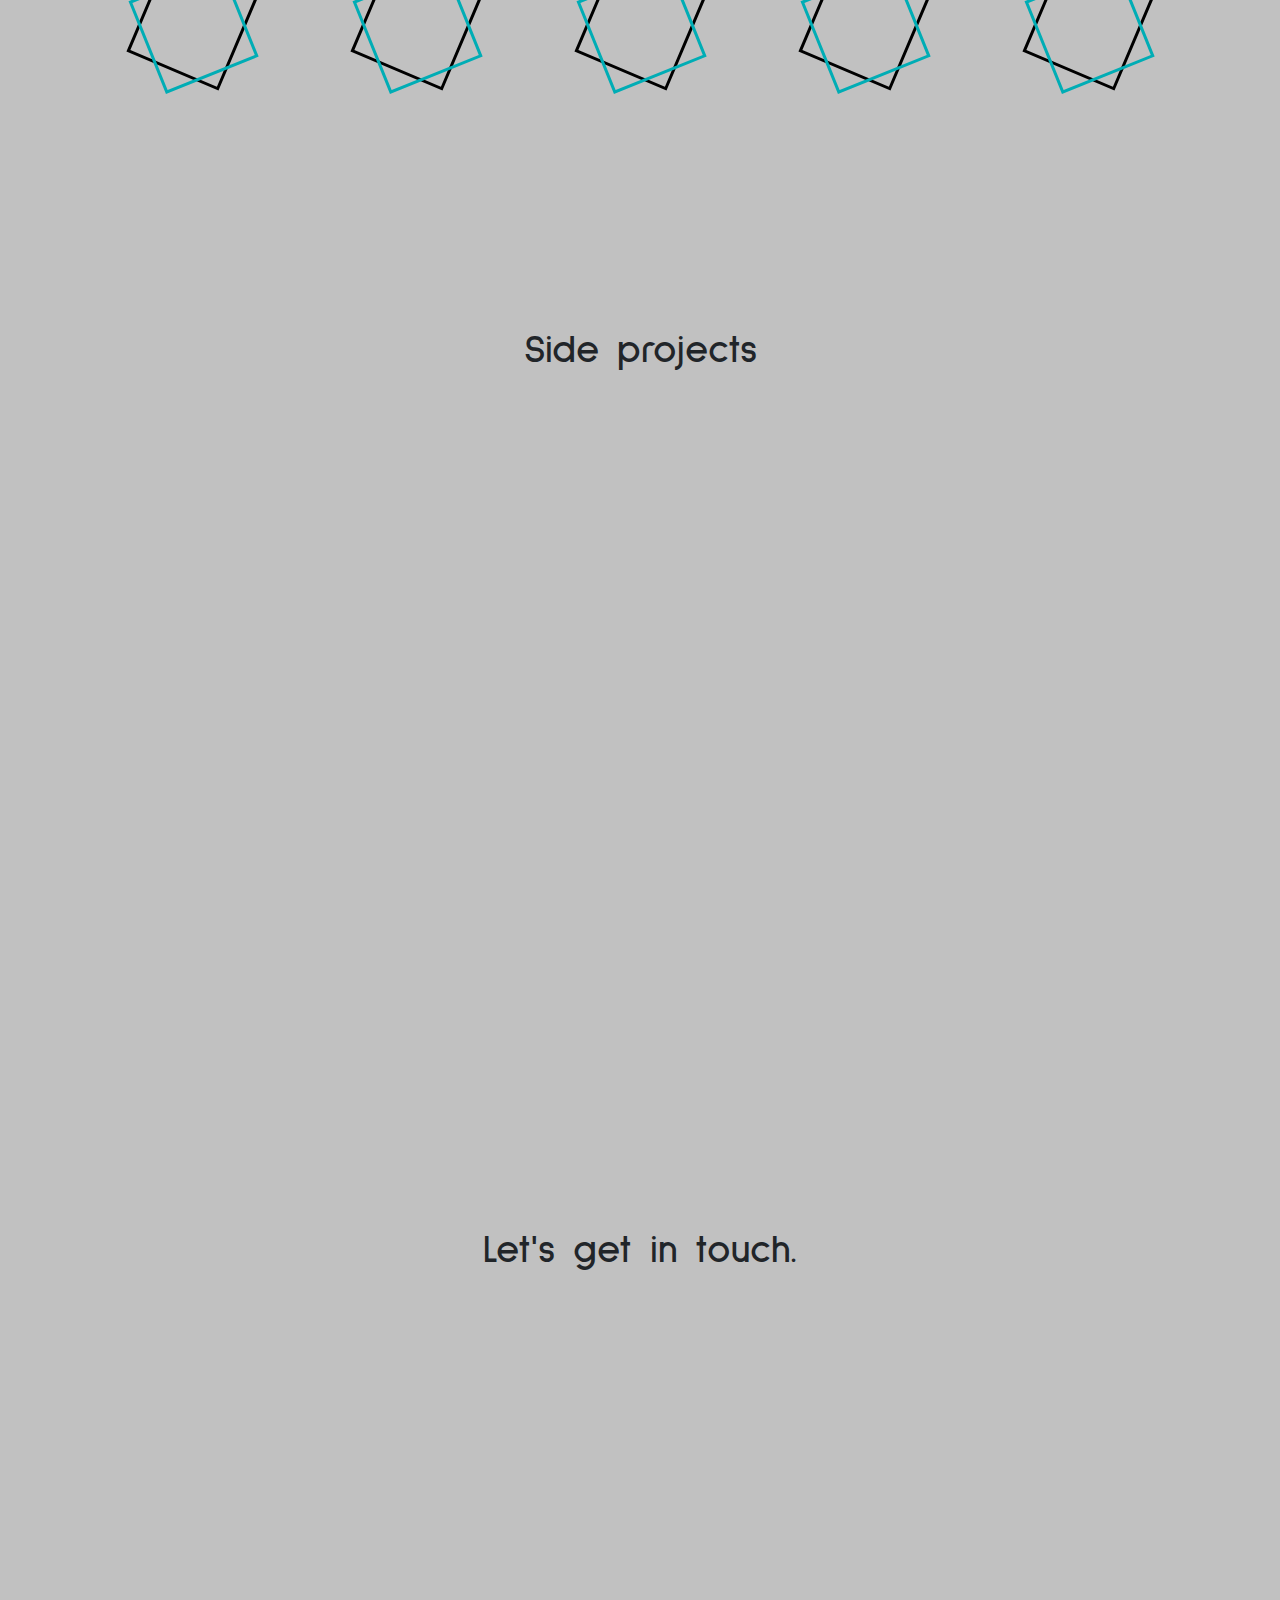
==== commit 7290e27a: "Add files via upload" ====
--- a/index.html
+++ b/index.html
@@ -6,7 +6,6 @@
         overflow-x: hidden;
     }
 </style>
-
 <head>
     <meta charset="utf-8">
     <meta name="viewport" content="width=device-width, initial-scale=1">
@@ -90,29 +89,40 @@
                         <p>Hi, I'm <span class='key-word'>Robert Barrett</span>.</p>
                         <p>A self-taught developer.</p>
                     </div>
-                    <div class="col-lg-6 col-xs-8">
+                    <div >
                         <p class='about-me-paragraph' id="trigger-right">After graduating from <b><span class='key-word'>
               CSU San Bernardino</span></b> I wanted to try my hand at programming. I've utilized my knowledge of Python and Javascript with my ability to problem solve to
-              make my day to day workflow more efficent in past and present roles.</p>
+              make my day to day workflow more efficent in past and present roles. In my current role of <b><span class='key-word'>Support Engineer</span></b> I maintain and modify
+              our stack to ensure client data not only makes it into our databases using C#, but displays as our clients want using JavaScript, HTML and CSS. Outside of work I enjoy
+              making small webapps, programs and learning online to keep my skills sharp.</p>
                     </div>
                     <br>
                     <div class="col-lg-12 col-xs-12 about-me-icons">
-                        <span class="fa-stack fa-2x animation-element" data-aos="flip-left" data-aos-delay="150" data-aos-duration="1000" data-aos-anchor="#trigger-right">
-                <i class="fas fa-folder fa-stack-2x"></i>
-                <i class="fab fa-python fa-stack-1x fa-inverse" style='color:black'></i>
-              </span>
-                        <span class="fa-stack fa-2x animation-element" data-aos="flip-left" data-aos-delay="300" data-aos-duration="1000" data-aos-anchor="#trigger-right">
-                <i class="fas fa-folder fa-stack-2x"></i>
-                <i class="fab fa-html5 fa-stack-1x fa-inverse" style='color:black'></i>
-              </span>
-                        <span class="fa-stack fa-2x animation-element" data-aos="flip-left" data-aos-delay="450" data-aos-duration="1000" data-aos-anchor="#trigger-right">
-                <i class="fas fa-folder fa-stack-2x"></i>
-                <i class="fab fa-css3-alt fa-stack-1x fa-inverse" style='color:black'></i>
-              </span>
-                        <span class="fa-stack fa-2x animation-element" data-aos="flip-left" data-aos-delay="600" data-aos-duration="1000" data-aos-anchor="#trigger-right">
-                <i class="fas fa-folder fa-stack-2x"></i>
-                <i class="fab fa-js fa-stack-1x fa-inverse" style='color:black'></i>
-              </span>
+                      <div class="square-outer">
+                        <div class="square-inner">
+                          <i class="fab fa-python"></i>
+                        </div>
+                      </div>
+                      <div class="square-outer">
+                        <div class="square-inner">
+                          <i class="fab fa-html5"></i>
+                        </div>
+                      </div>
+                      <div class="square-outer">
+                        <div class="square-inner">
+                          <i class="fab fa-css3-alt"></i>
+                        </div>
+                      </div>
+                      <div class="square-outer">
+                        <div class="square-inner">
+                          <i class="fab fa-js"></i>
+                        </div>
+                      </div>
+                      <div class="square-outer">
+                        <div class="square-inner">
+                          <i class="fas fa-database"></i>
+                        </div>
+                      </div>
                     </div>
 
                 </div>
@@ -123,10 +133,10 @@
 
     <div class="row third" id='my_projects'>
         <div class="window-view">
-            <h1>My projects</h1>
+            <h1>Side projects</h1>
             <br>
             <div class='row projects-row'>
-                <div class="col-lg-4 col-xs-12">
+                <div class="">
                     <div class="contains" data-aos="fade-right" data-aos-delay="200" data-aos-duration="1000">
                         <img class='img-thumbnail image' src="./portfolioimages/TNW.png" alt="">
                         <div class='overlay'>
@@ -149,7 +159,7 @@
                     </div>
 
                 </div>
-                <div class="col-lg-4 col-xs-12">
+                <div class="">
                     <div class="contains" data-aos="fade-right" data-aos-delay="300" data-aos-duration="1000">
                         <img class='img-thumbnail image' src="./portfolioimages/ship.png" alt="">
                         <div class='overlay'>
@@ -169,7 +179,7 @@
                         </div>
                     </div>
                 </div>
-                <div class="col-lg-4 col-xs-12 ">
+                <div class=" ">
                     <div class="contains" data-aos="fade-right" data-aos-delay="400" data-aos-duration="1000">
                         <img class='img-thumbnail image' src="./portfolioimages/EzMoney.png" alt="">
                         <div class='overlay'>
@@ -191,14 +201,12 @@
                         </div>
                     </div>
                 </div>
-            </div>
-            <div class='row projects-row'>
-                <div class="col-lg-4 col-xs-12 ">
+                <div class=" ">
                     <div class="contains" data-aos="fade-right" data-aos-delay="500" data-aos-duration="1000">
                         <img class='img-thumbnail image' src="./portfolioimages/siegfried.png" alt="">
                         <div class='overlay'>
                             <div class="text container">
-                                <a href="https://atrobert.github.io/odin_project/calculator/calc.html" target='_blank'>Excel Validator</a>
+                                <a href="" target='_blank'>Excel Validator</a>
                                 <p></p>
                                 <p>Python program that allows colleagues to read and validate excel files used by the Chemistry and Biochem teams
                                 that perform calculations. Program also documents the results of the validation to be presented during audits.</p>
@@ -211,13 +219,12 @@
                         </div>
                     </div>
                 </div>
-
-                <div class="col-lg-4 col-xs-12 ">
+                <div class=" ">
                     <div class="contains" data-aos="fade-right" data-aos-delay="600" data-aos-duration="1000">
-                        <img class='img-thumbnail image' src="./portfolioimages/pricespider.png" alt="">
-                        <div class='overlay'>
-                            <div class="text container">
-                                <a href="https://atRobert.github.io/odin_project/weather-app/weather.html" target='_blank'>Ops Hub Extension</a>
+                        <img class='img-thumbnail image' src="./portfolioimages/priceSpider.png" alt="">
+                        <div class='overlay'>
+                            <div class="text container">
+                                <a href="" target='_blank'>Ops Hub Extension</a>
                                 <p></p>
                                 <p>Chrome Extension enabling users to quickly writes or suggests xPath / CSS selectors, test regex,
                                 and test parse configurations real time on the current webpage. Allows colleagues to move around internal tools quickly, perform
@@ -235,8 +242,7 @@
                         </div>
                     </div>
                 </div>
-
-                <div class="col-lg-4 col-xs-12 ">
+                <div class=" ">
                     <div class="contains" data-aos="fade-right" data-aos-delay="700" data-aos-duration="1000">
                         <img class='img-thumbnail image' src="./portfolioimages/todolist.png" alt="">
                         <div class='overlay'>
--- a/portfoliostyle/base_style.css
+++ b/portfoliostyle/base_style.css
@@ -52,6 +52,13 @@
   .active{
     border: 2px solid var(--third-accent);
     border-radius:5px;
+  }
+
+  .projects-row{
+    display: flex;
+    flex-wrap: wrap;
+    justify-content: space-around;
+    max-width: 1040px;
   }
 
   @media (max-width:1000px) {
@@ -349,7 +356,6 @@
 .row-form{
   height:auto;
   padding: 10px;
-  flex-direction: column
 }
 
 .btn{
@@ -428,9 +434,25 @@
 
     font-size: 40px;
   }
-
-
-
-
-
-}
+}
+
+.square-outer{
+  border:3px solid black;
+  width:100px;
+  height:100px;
+  transform: rotate(23deg);
+}
+
+.square-inner{
+  border:3px solid var(--third-accent);
+  width:100px;
+  height:100px;
+  transform: rotate(-45deg);
+}
+
+.square-inner > i{
+  transform: rotate(
+20deg
+) translate(4px, 15px);
+    font-size: 58px;
+}
--- a/portfoliostyle/about_me_style.css
+++ b/portfoliostyle/about_me_style.css
@@ -2,7 +2,7 @@
     font-size:40px;
   }
   .about-me-paragraph{
-    font-size:20px;
+    font-size:23px;
   }
 
   .about-me-paragraph-2{
@@ -34,15 +34,15 @@
 
   @media (max-width:1000px) {
     .about-me-header{
-      font-size:20px;
+      font-size:30px;
     }
     .about-me-paragraph{
-      font-size:15px;
+      font-size:22px;
     }
     .about-me-icons{
       font-size:15px;
-      margin-top:50px;
       display: flex;
+      flex-wrap: wrap;
       justify-content: space-around;
       padding: 10px;
     }
@@ -54,5 +54,18 @@
     .fab{
       top:5px;
     }
+    .square-outer{
+      transform: rotate(23deg) scale(.7);
+    }
 
   }
+
+  @media (max-width:700px) {
+    .about-me-header{
+      font-size: 23px;
+    }
+    .about-me-paragraph {
+      font-size:18px;
+    }
+
+  }
